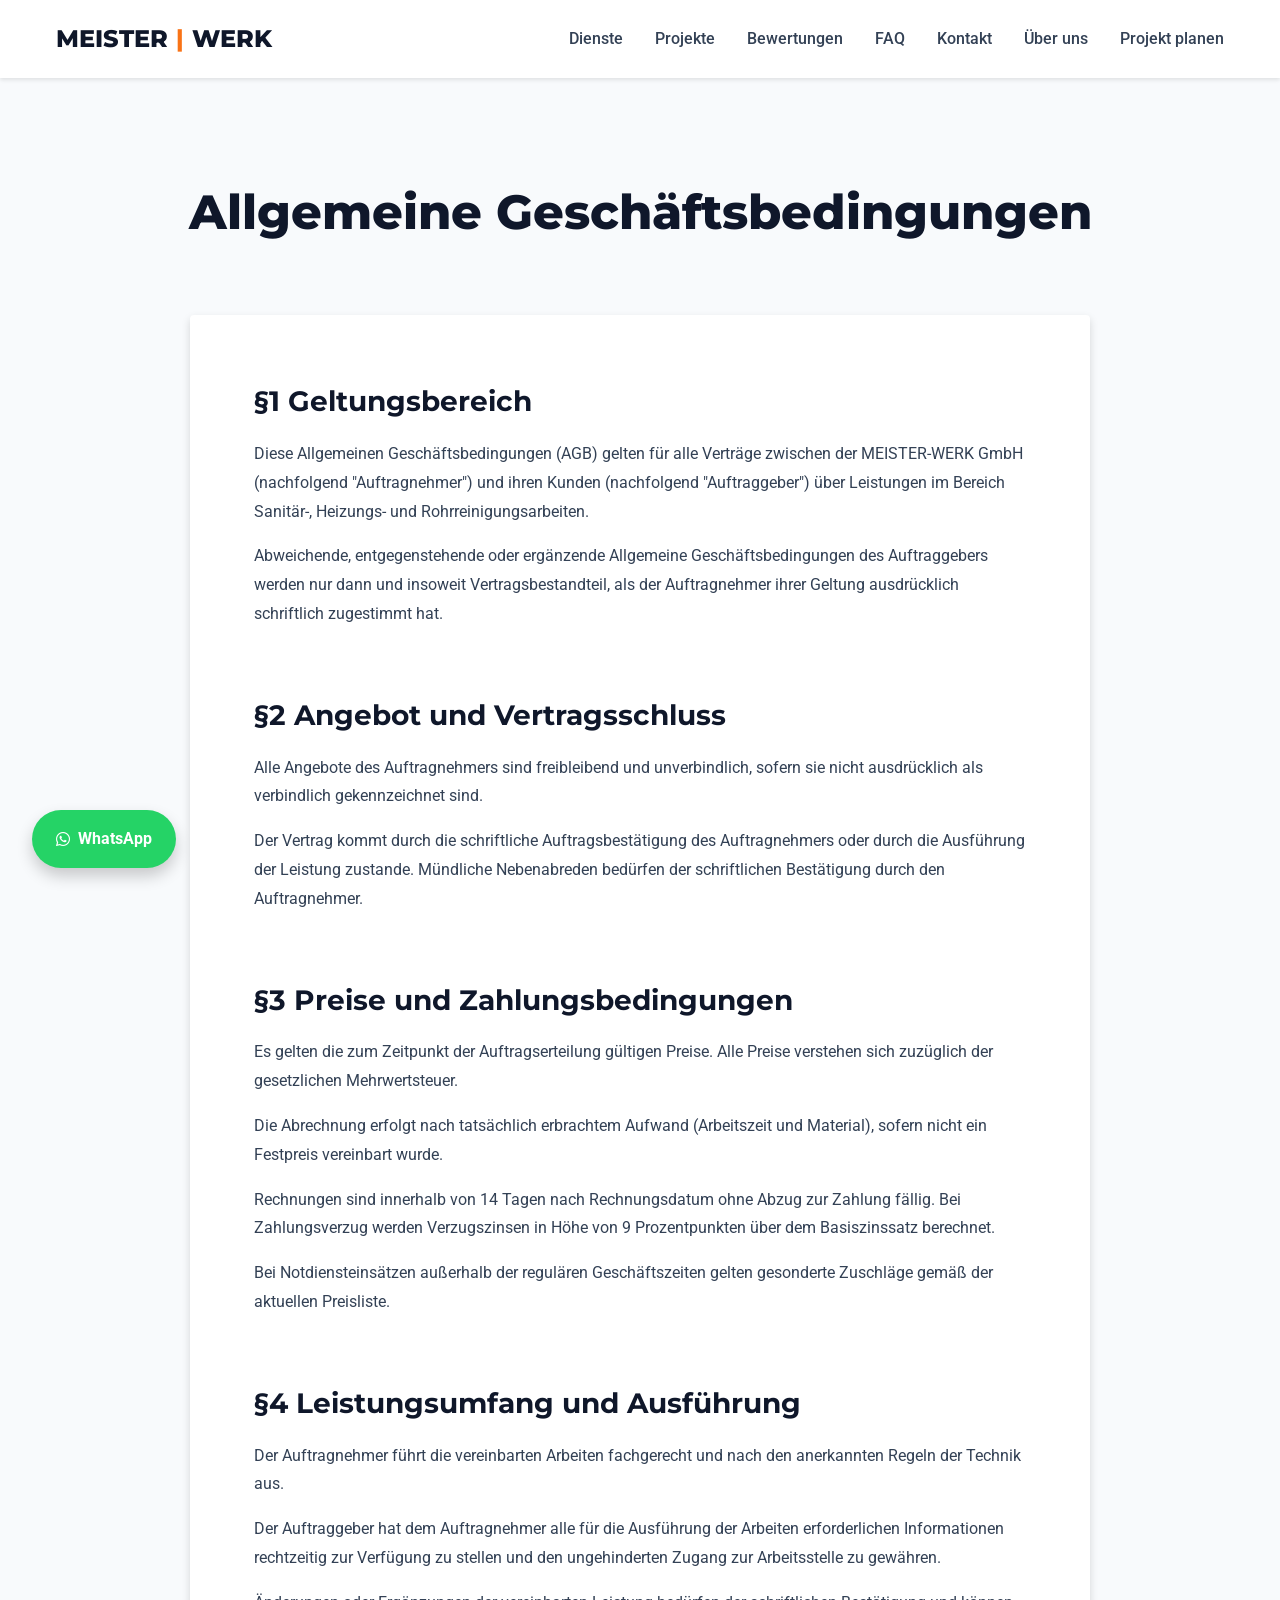
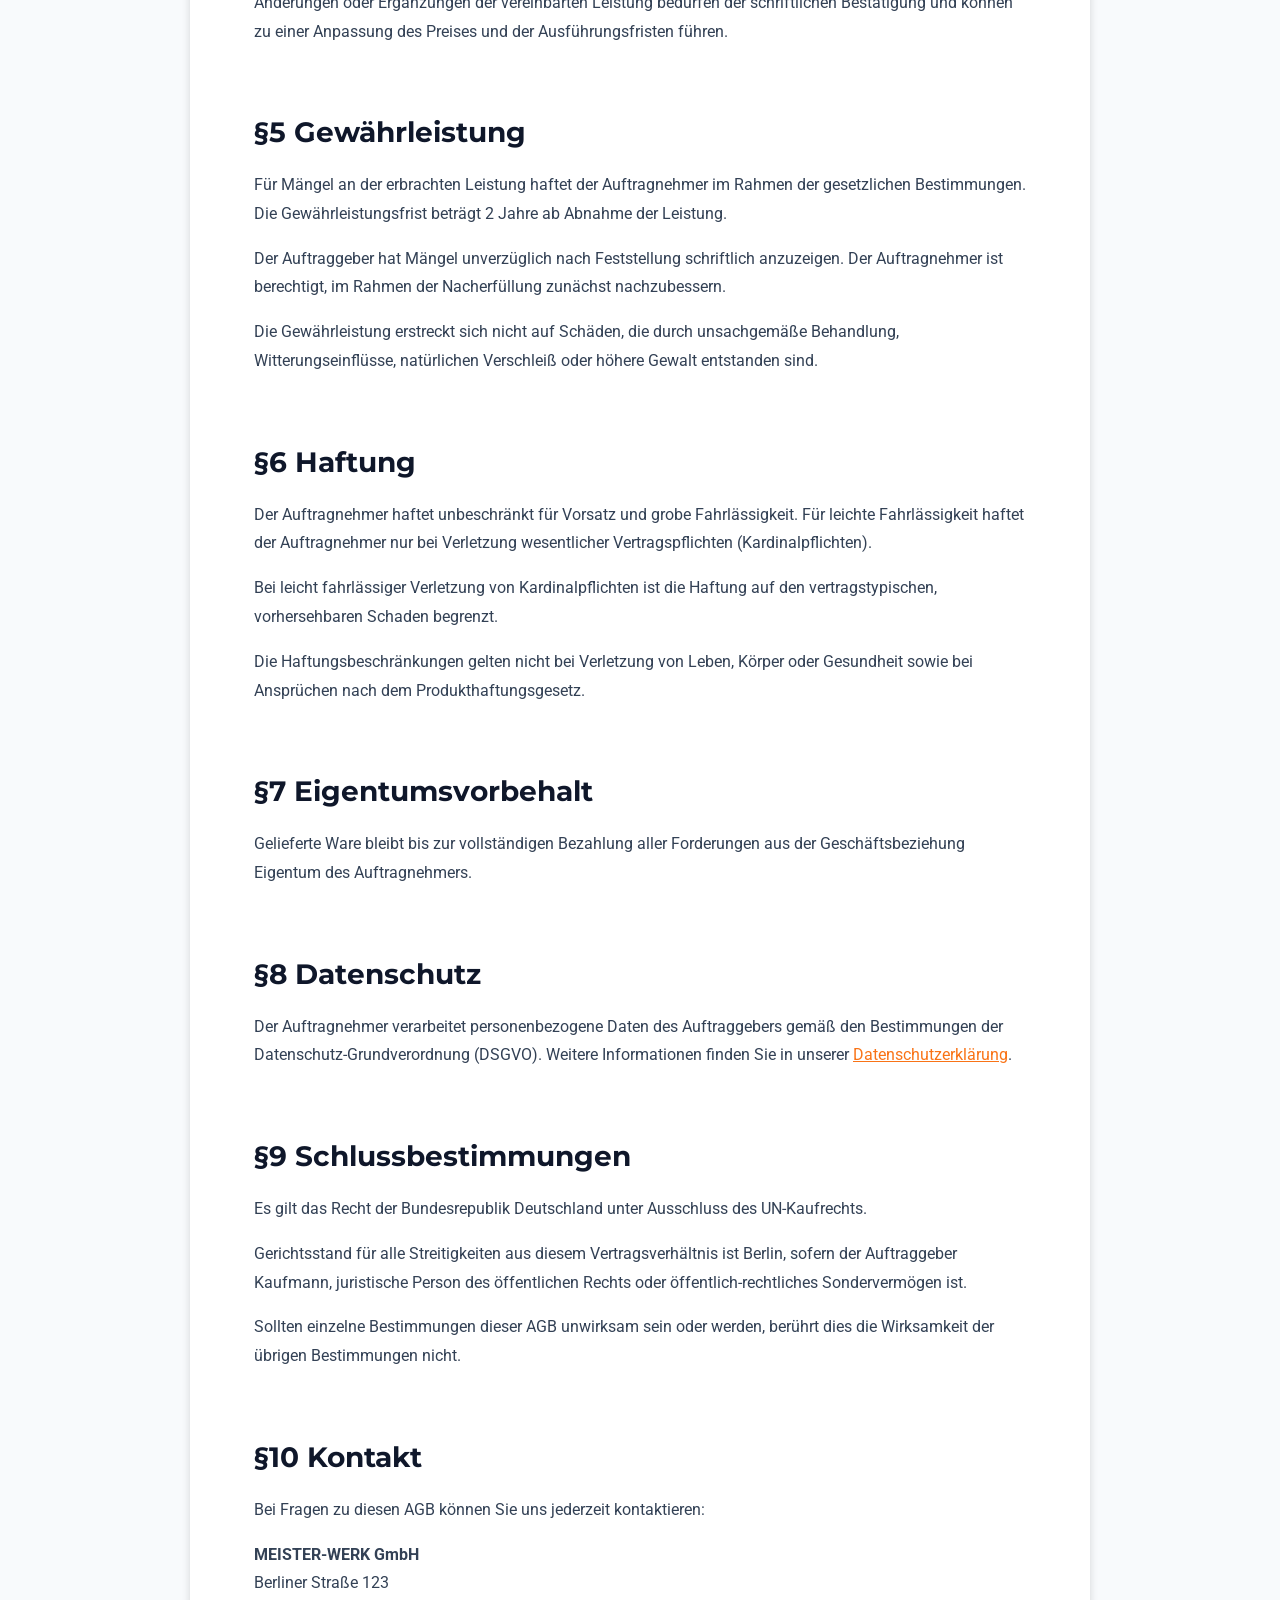
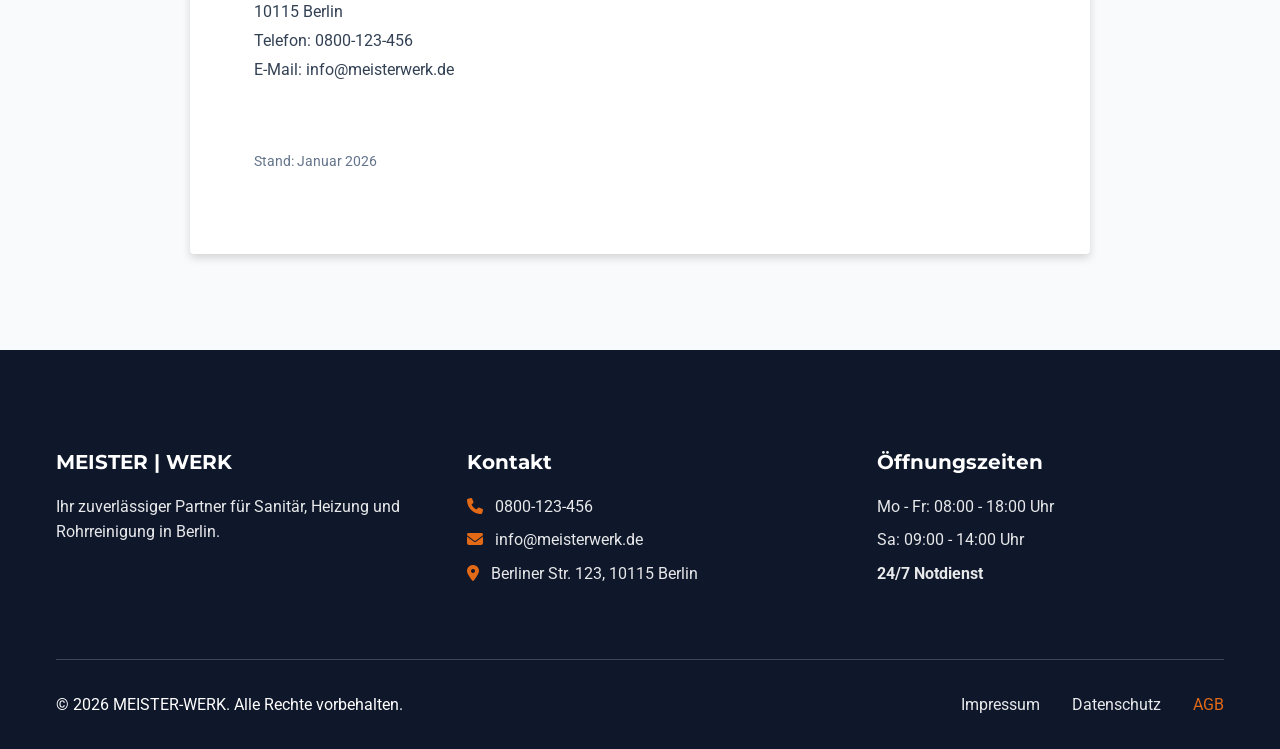
==== agb.html @ 8f8af5f7 "k" ====
<!DOCTYPE html>
<html lang="de">

<head>
    <meta charset="UTF-8">
    <meta name="viewport" content="width=device-width, initial-scale=1.0">
    <meta name="description" content="MEISTER-WERK - Allgemeine Geschäftsbedingungen.">
    <title>AGB | MEISTER-WERK</title>
    <link rel="icon"
        href="data:image/svg+xml,<svg xmlns=%22http://www.w3.org/2000/svg%22 viewBox=%220 0 100 100%22><text y=%22.9em%22 font-size=%2290%22>🛠️</text></svg>">

    <!-- Google Fonts -->
    <link rel="preconnect" href="https://fonts.googleapis.com">
    <link rel="preconnect" href="https://fonts.gstatic.com" crossorigin>
    <link
        href="https://fonts.googleapis.com/css2?family=Montserrat:wght@700;800&family=Roboto:wght@400;500&display=swap"
        rel="stylesheet">

    <!-- FontAwesome -->
    <link rel="stylesheet" href="https://cdnjs.cloudflare.com/ajax/libs/font-awesome/6.5.1/css/all.min.css">

    <!-- Custom CSS -->
    <link rel="stylesheet" href="style.css">
</head>

<body>
    <!-- WhatsApp Button (Fixed) -->
    <a href="https://wa.me/491234567890" class="whatsapp-btn" aria-label="WhatsApp Kontakt" target="_blank"
        rel="noopener noreferrer">
        <i class="fab fa-whatsapp"></i>
        <span>WhatsApp</span>
    </a>

    <!-- Header -->
    <header class="header" id="header">
        <div class="container">
            <div class="header-content">
                <a href="index.html" class="logo">
                    <span class="logo-text">MEISTER</span>
                    <span class="logo-separator">|</span>
                    <span class="logo-text">WERK</span>
                </a>
                <nav class="nav">
                    <a href="index.html#dienste" class="nav-link">Dienste</a>
                    <a href="index.html#projekte" class="nav-link">Projekte</a>
                    <a href="index.html#bewertungen" class="nav-link">Bewertungen</a>
                    <a href="index.html#faq" class="nav-link">FAQ</a>
                    <a href="index.html#kontakt" class="nav-link">Kontakt</a>
                    <a href="ueber-uns.html" class="nav-link">Über uns</a>
                    <a href="index.html#planer" class="nav-link">Projekt planen</a>
                </nav>
            </div>
        </div>
    </header>

    <!-- Legal Content -->
    <section class="legal-page">
        <div class="container">
            <h1 class="legal-title">Allgemeine Geschäftsbedingungen</h1>

            <div class="legal-content">
                <h2>§1 Geltungsbereich</h2>
                <p>
                    Diese Allgemeinen Geschäftsbedingungen (AGB) gelten für alle Verträge zwischen der MEISTER-WERK GmbH
                    (nachfolgend "Auftragnehmer") und ihren Kunden (nachfolgend "Auftraggeber") über Leistungen im
                    Bereich Sanitär-, Heizungs- und Rohrreinigungsarbeiten.
                </p>
                <p>
                    Abweichende, entgegenstehende oder ergänzende Allgemeine Geschäftsbedingungen des Auftraggebers
                    werden nur dann und insoweit Vertragsbestandteil, als der Auftragnehmer ihrer Geltung ausdrücklich
                    schriftlich zugestimmt hat.
                </p>

                <h2>§2 Angebot und Vertragsschluss</h2>
                <p>
                    Alle Angebote des Auftragnehmers sind freibleibend und unverbindlich, sofern sie nicht ausdrücklich
                    als verbindlich gekennzeichnet sind.
                </p>
                <p>
                    Der Vertrag kommt durch die schriftliche Auftragsbestätigung des Auftragnehmers oder durch die
                    Ausführung der Leistung zustande. Mündliche Nebenabreden bedürfen der schriftlichen Bestätigung
                    durch den Auftragnehmer.
                </p>

                <h2>§3 Preise und Zahlungsbedingungen</h2>
                <p>
                    Es gelten die zum Zeitpunkt der Auftragserteilung gültigen Preise. Alle Preise verstehen sich
                    zuzüglich der gesetzlichen Mehrwertsteuer.
                </p>
                <p>
                    Die Abrechnung erfolgt nach tatsächlich erbrachtem Aufwand (Arbeitszeit und Material), sofern nicht
                    ein Festpreis vereinbart wurde.
                </p>
                <p>
                    Rechnungen sind innerhalb von 14 Tagen nach Rechnungsdatum ohne Abzug zur Zahlung fällig. Bei
                    Zahlungsverzug werden Verzugszinsen in Höhe von 9 Prozentpunkten über dem Basiszinssatz berechnet.
                </p>
                <p>
                    Bei Notdiensteinsätzen außerhalb der regulären Geschäftszeiten gelten gesonderte Zuschläge gemäß
                    der aktuellen Preisliste.
                </p>

                <h2>§4 Leistungsumfang und Ausführung</h2>
                <p>
                    Der Auftragnehmer führt die vereinbarten Arbeiten fachgerecht und nach den anerkannten Regeln der
                    Technik aus.
                </p>
                <p>
                    Der Auftraggeber hat dem Auftragnehmer alle für die Ausführung der Arbeiten erforderlichen
                    Informationen rechtzeitig zur Verfügung zu stellen und den ungehinderten Zugang zur Arbeitsstelle
                    zu gewähren.
                </p>
                <p>
                    Änderungen oder Ergänzungen der vereinbarten Leistung bedürfen der schriftlichen Bestätigung und
                    können zu einer Anpassung des Preises und der Ausführungsfristen führen.
                </p>

                <h2>§5 Gewährleistung</h2>
                <p>
                    Für Mängel an der erbrachten Leistung haftet der Auftragnehmer im Rahmen der gesetzlichen
                    Bestimmungen. Die Gewährleistungsfrist beträgt 2 Jahre ab Abnahme der Leistung.
                </p>
                <p>
                    Der Auftraggeber hat Mängel unverzüglich nach Feststellung schriftlich anzuzeigen. Der
                    Auftragnehmer ist berechtigt, im Rahmen der Nacherfüllung zunächst nachzubessern.
                </p>
                <p>
                    Die Gewährleistung erstreckt sich nicht auf Schäden, die durch unsachgemäße Behandlung,
                    Witterungseinflüsse, natürlichen Verschleiß oder höhere Gewalt entstanden sind.
                </p>

                <h2>§6 Haftung</h2>
                <p>
                    Der Auftragnehmer haftet unbeschränkt für Vorsatz und grobe Fahrlässigkeit. Für leichte
                    Fahrlässigkeit haftet der Auftragnehmer nur bei Verletzung wesentlicher Vertragspflichten
                    (Kardinalpflichten).
                </p>
                <p>
                    Bei leicht fahrlässiger Verletzung von Kardinalpflichten ist die Haftung auf den
                    vertragstypischen, vorhersehbaren Schaden begrenzt.
                </p>
                <p>
                    Die Haftungsbeschränkungen gelten nicht bei Verletzung von Leben, Körper oder Gesundheit sowie bei
                    Ansprüchen nach dem Produkthaftungsgesetz.
                </p>

                <h2>§7 Eigentumsvorbehalt</h2>
                <p>
                    Gelieferte Ware bleibt bis zur vollständigen Bezahlung aller Forderungen aus der
                    Geschäftsbeziehung Eigentum des Auftragnehmers.
                </p>

                <h2>§8 Datenschutz</h2>
                <p>
                    Der Auftragnehmer verarbeitet personenbezogene Daten des Auftraggebers gemäß den Bestimmungen der
                    Datenschutz-Grundverordnung (DSGVO). Weitere Informationen finden Sie in unserer
                    <a href="datenschutz.html">Datenschutzerklärung</a>.
                </p>

                <h2>§9 Schlussbestimmungen</h2>
                <p>
                    Es gilt das Recht der Bundesrepublik Deutschland unter Ausschluss des UN-Kaufrechts.
                </p>
                <p>
                    Gerichtsstand für alle Streitigkeiten aus diesem Vertragsverhältnis ist Berlin, sofern der
                    Auftraggeber Kaufmann, juristische Person des öffentlichen Rechts oder öffentlich-rechtliches
                    Sondervermögen ist.
                </p>
                <p>
                    Sollten einzelne Bestimmungen dieser AGB unwirksam sein oder werden, berührt dies die Wirksamkeit
                    der übrigen Bestimmungen nicht.
                </p>

                <h2>§10 Kontakt</h2>
                <p>
                    Bei Fragen zu diesen AGB können Sie uns jederzeit kontaktieren:
                </p>
                <p>
                    <strong>MEISTER-WERK GmbH</strong><br>
                    Berliner Straße 123<br>
                    10115 Berlin<br>
                    Telefon: 0800-123-456<br>
                    E-Mail: info@meisterwerk.de
                </p>

                <p style="margin-top: var(--spacing-lg); font-size: 0.875rem; color: #64748B;">
                    Stand: Januar 2026
                </p>
            </div>
        </div>
    </section>

    <!-- Footer -->
    <footer class="footer">
        <div class="container">
            <div class="footer-content">
                <div class="footer-col">
                    <h4>MEISTER | WERK</h4>
                    <p>Ihr zuverlässiger Partner für Sanitär, Heizung und Rohrreinigung in Berlin.</p>
                </div>
                <div class="footer-col">
                    <h4>Kontakt</h4>
                    <p><i class="fas fa-phone"></i> 0800-123-456</p>
                    <p><i class="fas fa-envelope"></i> info@meisterwerk.de</p>
                    <p><i class="fas fa-map-marker-alt"></i> Berliner Str. 123, 10115 Berlin</p>
                </div>
                <div class="footer-col">
                    <h4>Öffnungszeiten</h4>
                    <p>Mo - Fr: 08:00 - 18:00 Uhr</p>
                    <p>Sa: 09:00 - 14:00 Uhr</p>
                    <p><strong>24/7 Notdienst</strong></p>
                </div>
            </div>
            <div class="footer-bottom">
                <p>&copy; 2026 MEISTER-WERK. Alle Rechte vorbehalten.</p>
                <div class="footer-links">
                    <a href="impressum.html">Impressum</a>
                    <a href="datenschutz.html">Datenschutz</a>
                    <a href="agb.html" style="color: var(--accent);">AGB</a>
                </div>
            </div>
        </div>
    </footer>

    <!-- Custom JavaScript -->
    <script src="script.js"></script>
</body>

</html>
---- style.css ----
/* ========================================
   CSS CUSTOM PROPERTIES (Design Tokens)
   ======================================== */
:root {
    /* Colors */
    --primary: #0F172A;
    --accent: #F97316;
    --accent-red: #DC2626;
    --light: #F8FAFC;
    --text: #334155;
    --white: #FFFFFF;
    --border: #E2E8F0;

    /* Typography */
    --font-heading: 'Montserrat', sans-serif;
    --font-body: 'Roboto', sans-serif;

    /* Spacing */
    --spacing-xs: 0.5rem;
    --spacing-sm: 1rem;
    --spacing-md: 2rem;
    --spacing-lg: 4rem;
    --spacing-xl: 6rem;

    /* Border Radius */
    --radius: 4px;

    /* Shadows */
    --shadow-sm: 0 2px 4px rgba(0, 0, 0, 0.1);
    --shadow-md: 0 4px 8px rgba(0, 0, 0, 0.15);
    --shadow-lg: 0 8px 16px rgba(0, 0, 0, 0.2);

    /* Transitions */
    --transition: all 0.3s ease;
}

/* ========================================
   RESET & BASE STYLES
   ======================================== */
* {
    margin: 0;
    padding: 0;
    box-sizing: border-box;
}

html {
    scroll-behavior: smooth;
}

body {
    font-family: var(--font-body);
    font-size: 16px;
    line-height: 1.6;
    color: var(--text);
    background-color: var(--white);
}

img {
    max-width: 100%;
    height: auto;
    display: block;
}

a {
    text-decoration: none;
    color: inherit;
}

button {
    border: none;
    background: none;
    cursor: pointer;
    font-family: inherit;
}

/* ========================================
   LAYOUT & UTILITIES
   ======================================== */
.container {
    max-width: 1200px;
    margin: 0 auto;
    padding: 0 var(--spacing-sm);
}

.section-title {
    font-family: var(--font-heading);
    font-size: 2.5rem;
    font-weight: 800;
    color: var(--primary);
    text-align: center;
    margin-bottom: var(--spacing-sm);
}

.section-subtitle {
    font-size: 1.125rem;
    color: var(--text);
    text-align: center;
    margin-bottom: var(--spacing-lg);
}

/* ========================================
   BUTTONS
   ======================================== */
.btn {
    display: inline-flex;
    align-items: center;
    gap: var(--spacing-xs);
    padding: 0.875rem 1.75rem;
    border-radius: var(--radius);
    font-weight: 500;
    font-size: 1rem;
    transition: var(--transition);
    cursor: pointer;
}

.btn-primary {
    background-color: var(--accent);
    color: var(--white);
}

.btn-primary:hover {
    background-color: #EA580C;
    transform: translateY(-2px);
    box-shadow: var(--shadow-md);
}

.btn-secondary {
    background-color: transparent;
    color: var(--white);
    border: 2px solid var(--white);
}

.btn-secondary:hover {
    background-color: var(--white);
    color: var(--primary);
}

/* ========================================
   EMERGENCY BUTTON (FIXED)
   ======================================== */
.emergency-btn {
    position: fixed;
    bottom: 2rem;
    right: 2rem;
    background-color: var(--accent-red);
    color: var(--white);
    padding: 1rem 1.5rem;
    border-radius: 50px;
    font-weight: 700;
    font-size: 1rem;
    display: flex;
    align-items: center;
    gap: var(--spacing-xs);
    z-index: 1000;
    box-shadow: var(--shadow-lg);
    animation: pulse 2s infinite;
    transition: bottom 0.3s ease;
    /* Smooth docking transition */
}

.emergency-btn:hover {
    background-color: #B91C1C;
    transform: scale(1.05);
}

/* Docked state when reaching footer */
.emergency-btn.docked {
    bottom: 120px;
    /* Push up when footer is visible */
}

@keyframes pulse {

    0%,
    100% {
        box-shadow: 0 0 0 0 rgba(220, 38, 38, 0.7);
    }

    50% {
        box-shadow: 0 0 0 15px rgba(220, 38, 38, 0);
    }
}

/* Mobile Emergency Button */
@media (max-width: 768px) {
    .emergency-btn {
        bottom: 1rem;
        right: 1rem;
        padding: 0.75rem 1rem;
        font-size: 0.875rem;
    }

    .emergency-btn.docked {
        bottom: 100px;
        /* Adjust for mobile footer */
    }

    .emergency-btn span {
        display: none;
    }

    .emergency-btn i {
        font-size: 1.25rem;
    }
}

/* ========================================
   WHATSAPP BUTTON (FIXED)
   ======================================== */
.whatsapp-btn {
    position: fixed;
    bottom: 2rem;
    left: 2rem;
    background-color: #25D366;
    color: var(--white);
    padding: 1rem 1.5rem;
    border-radius: 50px;
    font-weight: 700;
    font-size: 1rem;
    display: flex;
    align-items: center;
    gap: var(--spacing-xs);
    z-index: 1000;
    box-shadow: var(--shadow-lg);
    animation: pulse 2s infinite;
    transition: bottom 0.3s ease;
    /* Smooth docking transition */
}

.whatsapp-btn:hover {
    background-color: #20BA5A;
    transform: scale(1.05);
}

/* Docked state when reaching footer */
.whatsapp-btn.docked {
    bottom: 120px;
    /* Push up when footer is visible */
}

/* Mobile WhatsApp Button */
@media (max-width: 768px) {
    .whatsapp-btn {
        bottom: 1rem;
        left: 1rem;
        padding: 0.75rem 1rem;
        font-size: 0.875rem;
    }

    .whatsapp-btn.docked {
        bottom: 100px;
        /* Adjust for mobile footer */
    }

    .whatsapp-btn span {
        display: none;
    }

    .whatsapp-btn i {
        font-size: 1.25rem;
    }
}

/* ========================================
   HEADER
   ======================================== */
.header {
    background-color: var(--white);
    padding: 1.25rem 0;
    box-shadow: var(--shadow-sm);
    position: sticky;
    top: 0;
    z-index: 999;
    transition: var(--transition);
}

.header.scrolled {
    padding: 0.875rem 0;
    box-shadow: var(--shadow-md);
}

.header-content {
    display: flex;
    justify-content: space-between;
    align-items: center;
}

.logo {
    display: flex;
    align-items: center;
    gap: 0.5rem;
    font-family: var(--font-heading);
    font-size: 1.5rem;
    font-weight: 800;
    color: var(--primary);
    transition: var(--transition);
}

.logo:hover {
    opacity: 0.8;
}

.logo-separator {
    color: var(--accent);
}

.nav {
    display: flex;
    gap: var(--spacing-md);
}

.nav-link {
    font-weight: 500;
    color: var(--text);
    transition: var(--transition);
}

.nav-link:hover {
    color: var(--accent);
}

/* Mobile Header */
@media (max-width: 768px) {
    .nav {
        gap: var(--spacing-sm);
        font-size: 0.875rem;
    }

    .logo {
        font-size: 1.25rem;
    }
}

/* ========================================
   HERO SECTION
   ======================================== */
.hero {
    position: relative;
    height: 600px;
    display: flex;
    align-items: center;
    justify-content: center;
    background-image: url('https://images.unsplash.com/photo-1581244277943-fe4a9c777189?w=1920&q=80');
    background-size: cover;
    background-position: center;
    background-attachment: fixed;
}

.hero-overlay {
    position: absolute;
    top: 0;
    left: 0;
    width: 100%;
    height: 100%;
    background-color: rgba(15, 23, 42, 0.75);
}

.hero-content {
    position: relative;
    z-index: 2;
    text-align: center;
    color: var(--white);
    max-width: 800px;
    padding: 0 var(--spacing-sm);
}

.hero-title {
    font-family: var(--font-heading);
    font-size: 3.5rem;
    font-weight: 800;
    margin-bottom: var(--spacing-sm);
    line-height: 1.2;
}

.hero-subtitle {
    font-size: 1.25rem;
    margin-bottom: var(--spacing-lg);
    opacity: 0.95;
}

.hero-cta {
    display: flex;
    gap: var(--spacing-sm);
    justify-content: center;
    flex-wrap: wrap;
}

/* Mobile Hero */
@media (max-width: 768px) {
    .hero {
        height: 500px;
        background-attachment: scroll;
    }

    .hero-title {
        font-size: 2rem;
    }

    .hero-subtitle {
        font-size: 1rem;
    }
}

/* ========================================
   SERVICE AREA CHECKER
   ======================================== */
.area-checker {
    padding: var(--spacing-xl) 0;
    background-color: var(--light);
}

.checker-form {
    max-width: 600px;
    margin: 0 auto;
}

.input-group {
    display: flex;
    gap: var(--spacing-sm);
    margin-bottom: var(--spacing-md);
}

.zip-input {
    flex: 1;
    padding: 0.875rem 1.25rem;
    border: 2px solid var(--border);
    border-radius: var(--radius);
    font-size: 1rem;
    font-family: var(--font-body);
    transition: var(--transition);
}

.zip-input:focus {
    outline: none;
    border-color: var(--accent);
}

.checker-result {
    padding: var(--spacing-sm);
    border-radius: var(--radius);
    text-align: center;
    font-weight: 500;
    display: none;
}

.checker-result.success {
    display: block;
    background-color: #DCFCE7;
    color: #166534;
    border: 2px solid #86EFAC;
}

.checker-result.error {
    display: block;
    background-color: #FEE2E2;
    color: #991B1B;
    border: 2px solid #FCA5A5;
}

.checker-result i {
    margin-right: var(--spacing-xs);
    font-size: 1.25rem;
}

/* Mobile Checker */
@media (max-width: 768px) {
    .input-group {
        flex-direction: column;
    }
}

/* ========================================
   SERVICES GRID
   ======================================== */
.services {
    padding: var(--spacing-xl) 0;
}

.services-grid {
    display: grid;
    grid-template-columns: repeat(4, 1fr);
    gap: var(--spacing-md);
}

.service-card {
    background-color: var(--white);
    border: 2px solid var(--border);
    border-radius: var(--radius);
    padding: var(--spacing-lg);
    text-align: center;
    transition: var(--transition);
    cursor: pointer;
}

.service-card:hover {
    transform: translateY(-8px);
    border-color: var(--accent);
    box-shadow: var(--shadow-lg);
}

.service-icon {
    font-size: 3.5rem;
    color: var(--accent);
    margin-bottom: var(--spacing-sm);
}

.service-title {
    font-family: var(--font-heading);
    font-size: 1.5rem;
    font-weight: 700;
    color: var(--primary);
    margin-bottom: var(--spacing-sm);
}

.service-desc {
    color: var(--text);
    line-height: 1.6;
}

/* Mobile Services */
@media (max-width: 768px) {
    .services-grid {
        grid-template-columns: 1fr;
    }
}

@media (min-width: 769px) and (max-width: 1024px) {
    .services-grid {
        grid-template-columns: repeat(2, 1fr);
    }
}

/* ========================================
   PROJECT GALLERY
   ======================================== */
.gallery {
    padding: var(--spacing-xl) 0;
    background-color: var(--light);
}

.gallery-grid {
    display: grid;
    grid-template-columns: repeat(3, 1fr);
    gap: var(--spacing-lg);
}

.gallery-item {
    background-color: var(--white);
    border-radius: var(--radius);
    padding: var(--spacing-sm);
    box-shadow: var(--shadow-sm);
    transition: var(--transition);
}

.gallery-item:hover {
    box-shadow: var(--shadow-lg);
    transform: translateY(-4px);
}

.before-after {
    display: grid;
    grid-template-columns: 1fr 1fr;
    gap: var(--spacing-xs);
    margin-bottom: var(--spacing-sm);
}

.gallery-image {
    position: relative;
    border-radius: var(--radius);
    overflow: hidden;
}

.gallery-image img {
    width: 100%;
    height: 200px;
    object-fit: cover;
}

.gallery-image.before img {
    filter: grayscale(100%);
}

.label {
    position: absolute;
    top: var(--spacing-xs);
    left: var(--spacing-xs);
    background-color: rgba(15, 23, 42, 0.85);
    color: var(--white);
    padding: 0.25rem 0.75rem;
    border-radius: var(--radius);
    font-size: 0.75rem;
    font-weight: 700;
}

.gallery-caption {
    text-align: center;
    font-weight: 500;
    color: var(--text);
}

/* Gallery Filter Buttons */
.filter-buttons {
    display: flex;
    justify-content: center;
    gap: var(--spacing-sm);
    margin-bottom: var(--spacing-lg);
    flex-wrap: wrap;
}

.filter-btn {
    padding: 0.75rem 1.5rem;
    background-color: var(--white);
    border: 2px solid var(--border);
    border-radius: var(--radius);
    font-weight: 500;
    font-size: 1rem;
    color: var(--text);
    cursor: pointer;
    transition: var(--transition);
}

.filter-btn:hover {
    border-color: var(--accent);
    color: var(--accent);
}

.filter-btn.active {
    background-color: var(--accent);
    border-color: var(--accent);
    color: var(--white);
}

/* Gallery CTA */
.gallery-cta {
    display: flex;
    justify-content: center;
    margin-top: var(--spacing-lg);
}

/* Mobile Gallery */
@media (max-width: 768px) {
    .gallery-grid {
        grid-template-columns: 1fr;
    }

    .before-after {
        grid-template-columns: 1fr;
    }

    .filter-buttons {
        gap: var(--spacing-xs);
    }

    .filter-btn {
        padding: 0.625rem 1rem;
        font-size: 0.875rem;
    }
}

/* ========================================
   REVIEWS WIDGET
   ======================================== */
.reviews {
    padding: var(--spacing-xl) 0;
}

.reviews-widget {
    max-width: 900px;
    margin: 0 auto;
    background-color: var(--white);
    border: 2px solid var(--border);
    border-radius: var(--radius);
    padding: var(--spacing-lg);
    box-shadow: var(--shadow-sm);
}

.reviews-header {
    display: flex;
    justify-content: space-between;
    align-items: center;
    padding-bottom: var(--spacing-md);
    border-bottom: 2px solid var(--border);
    margin-bottom: var(--spacing-lg);
}

.reviews-logo {
    display: flex;
    align-items: center;
    gap: var(--spacing-xs);
    font-weight: 700;
    font-size: 1.125rem;
}

.reviews-logo i {
    font-size: 1.5rem;
    color: #4285F4;
}

.reviews-rating {
    display: flex;
    align-items: center;
    gap: var(--spacing-sm);
}

.stars {
    display: flex;
    gap: 0.25rem;
}

.stars i {
    color: #FBBC04;
    font-size: 1.25rem;
}

.rating-text {
    font-weight: 700;
    color: var(--text);
}

.reviews-grid {
    display: grid;
    gap: var(--spacing-md);
}

.review-card {
    padding: var(--spacing-md);
    background-color: var(--light);
    border-radius: var(--radius);
}

.review-header {
    display: flex;
    justify-content: space-between;
    align-items: center;
    margin-bottom: var(--spacing-sm);
}

.reviewer-info {
    display: flex;
    gap: var(--spacing-sm);
    align-items: center;
}

.reviewer-avatar {
    width: 48px;
    height: 48px;
    border-radius: 50%;
    background-color: var(--accent);
    color: var(--white);
    display: flex;
    align-items: center;
    justify-content: center;
    font-weight: 700;
    font-size: 1rem;
}

.reviewer-name {
    font-family: var(--font-heading);
    font-weight: 700;
    color: var(--primary);
    font-size: 1rem;
}

.review-date {
    font-size: 0.875rem;
    color: #64748B;
}

.review-stars {
    display: flex;
    gap: 0.25rem;
}

.review-stars i {
    color: #FBBC04;
    font-size: 1rem;
}

.review-text {
    color: var(--text);
    line-height: 1.6;
    font-style: italic;
}

/* Mobile Reviews */
@media (max-width: 768px) {
    .reviews-header {
        flex-direction: column;
        gap: var(--spacing-sm);
        text-align: center;
    }
}

/* ========================================
   PROJECT PLANNER WIZARD
   ======================================== */
.planner {
    padding: var(--spacing-xl) 0;
    background-color: var(--light);
}

.wizard {
    max-width: 800px;
    margin: 0 auto;
    background-color: var(--white);
    border-radius: var(--radius);
    padding: var(--spacing-lg);
    box-shadow: var(--shadow-md);
}

/* Progress Bar */
.progress-bar {
    display: flex;
    justify-content: space-between;
    margin-bottom: var(--spacing-lg);
    position: relative;
}

.progress-bar::before {
    content: '';
    position: absolute;
    top: 20px;
    left: 10%;
    right: 10%;
    height: 2px;
    background-color: var(--border);
    z-index: 0;
}

.progress-step {
    display: flex;
    flex-direction: column;
    align-items: center;
    gap: var(--spacing-xs);
    position: relative;
    z-index: 1;
}

.step-number {
    width: 40px;
    height: 40px;
    border-radius: 50%;
    background-color: var(--border);
    color: var(--text);
    display: flex;
    align-items: center;
    justify-content: center;
    font-weight: 700;
    transition: var(--transition);
}

.progress-step.active .step-number {
    background-color: var(--accent);
    color: var(--white);
}

.progress-step.completed .step-number {
    background-color: #10B981;
    color: var(--white);
}

.step-label {
    font-size: 0.875rem;
    font-weight: 500;
    color: var(--text);
}

/* Wizard Steps */
.wizard-step {
    display: none;
}

.wizard-step.active {
    display: block;
    animation: fadeIn 0.3s ease;
}

@keyframes fadeIn {
    from {
        opacity: 0;
        transform: translateY(10px);
    }

    to {
        opacity: 1;
        transform: translateY(0);
    }
}

.wizard-title {
    font-family: var(--font-heading);
    font-size: 1.75rem;
    font-weight: 700;
    color: var(--primary);
    text-align: center;
    margin-bottom: var(--spacing-lg);
}

.wizard-cards {
    display: grid;
    grid-template-columns: repeat(2, 1fr);
    gap: var(--spacing-md);
    margin-bottom: var(--spacing-lg);
}

.wizard-card {
    background-color: var(--light);
    border: 2px solid var(--border);
    border-radius: var(--radius);
    padding: var(--spacing-lg);
    text-align: center;
    cursor: pointer;
    transition: var(--transition);
}

.wizard-card:hover {
    border-color: var(--accent);
    transform: translateY(-4px);
    box-shadow: var(--shadow-md);
}

.wizard-card.selected {
    border-color: var(--accent);
    background-color: #FFF7ED;
}

.wizard-card i {
    font-size: 2.5rem;
    color: var(--accent);
    margin-bottom: var(--spacing-sm);
}

.wizard-card h4 {
    font-family: var(--font-heading);
    font-size: 1.25rem;
    font-weight: 700;
    color: var(--primary);
    margin-bottom: var(--spacing-xs);
}

.wizard-card p {
    font-size: 0.875rem;
    color: var(--text);
}

/* Wizard Form */
.wizard-form {
    display: grid;
    gap: var(--spacing-md);
}

.form-group {
    display: flex;
    flex-direction: column;
    gap: var(--spacing-xs);
}

.form-group label {
    font-weight: 500;
    color: var(--primary);
}

.form-group input,
.form-group textarea {
    padding: 0.875rem;
    border: 2px solid var(--border);
    border-radius: var(--radius);
    font-family: var(--font-body);
    font-size: 1rem;
    transition: var(--transition);
}

.form-group input:focus,
.form-group textarea:focus {
    outline: none;
    border-color: var(--accent);
}

.form-group textarea {
    resize: vertical;
}

/* Wizard Navigation */
.wizard-nav {
    display: flex;
    justify-content: space-between;
    gap: var(--spacing-sm);
    margin-top: var(--spacing-lg);
}

.wizard-nav .btn {
    flex: 1;
}

.wizard-nav .btn:disabled {
    opacity: 0.5;
    cursor: not-allowed;
}

/* Fix for Back button visibility in wizard */
.wizard-nav .btn-secondary {
    background-color: transparent;
    color: var(--primary);
    border: 2px solid var(--primary);
}

.wizard-nav .btn-secondary:hover {
    background-color: var(--primary);
    color: var(--white);
}

/* Mobile Wizard */
@media (max-width: 768px) {
    .wizard-cards {
        grid-template-columns: 1fr;
    }

    .wizard-cards[data-step="2"] {
        grid-template-columns: 1fr;
    }

    .step-label {
        font-size: 0.75rem;
    }

    .wizard-title {
        font-size: 1.5rem;
    }
}

/* ========================================
   PARTNERS/TRUST SLIDER
   ======================================== */
.partners {
    padding: var(--spacing-lg) 0;
    background-color: var(--white);
}

.partners-grid {
    display: grid;
    grid-template-columns: repeat(6, 1fr);
    gap: var(--spacing-lg);
    align-items: center;
    justify-items: center;
    justify-content: center;
    max-width: 1000px;
    margin: 0 auto;
}

.partner-logo {
    font-family: var(--font-heading);
    font-size: 1.5rem;
    font-weight: 700;
    color: var(--text);
    opacity: 0.6;
    transition: var(--transition);
    text-align: center;
    padding: var(--spacing-sm);
    display: flex;
    align-items: center;
    gap: 0.5rem;
    flex-direction: column;
}

.partner-logo i {
    font-size: 2rem;
    margin-bottom: 0.25rem;
}

.partner-logo:hover {
    opacity: 1;
    transform: scale(1.05);
}

/* Mobile Partners */
@media (max-width: 768px) {
    .partners-grid {
        grid-template-columns: repeat(2, 1fr);
        gap: var(--spacing-md);
    }

    .partner-logo {
        font-size: 1.125rem;
    }
}

@media (min-width: 769px) and (max-width: 1024px) {
    .partners-grid {
        grid-template-columns: repeat(3, 1fr);
    }
}

/* ========================================
   FAQ ACCORDION
   ======================================== */
.faq {
    padding: var(--spacing-xl) 0;
    background-color: var(--light);
}

.faq-container {
    max-width: 900px;
    margin: 0 auto;
}

.accordion {
    display: flex;
    flex-direction: column;
    gap: var(--spacing-sm);
}

.accordion-item {
    background-color: var(--white);
    border: 2px solid var(--border);
    border-radius: var(--radius);
    overflow: hidden;
    transition: var(--transition);
}

.accordion-item.active {
    border-color: var(--accent);
}

.accordion-header {
    display: flex;
    justify-content: space-between;
    align-items: center;
    padding: var(--spacing-md);
    cursor: pointer;
    transition: var(--transition);
}

.accordion-header:hover {
    background-color: var(--light);
}

.accordion-question {
    font-family: var(--font-heading);
    font-size: 1.125rem;
    font-weight: 700;
    color: var(--primary);
    margin: 0;
}

.accordion-icon {
    font-size: 1.25rem;
    color: var(--accent);
    transition: transform 0.3s ease;
}

.accordion-item.active .accordion-icon {
    transform: rotate(180deg);
}

.accordion-body {
    max-height: 0;
    overflow: hidden;
    transition: max-height 0.3s ease, padding 0.3s ease;
}

.accordion-item.active .accordion-body {
    max-height: 200px;
    padding: 0 var(--spacing-md) var(--spacing-md);
}

.accordion-answer {
    color: var(--text);
    line-height: 1.6;
    margin: 0;
}

/* ========================================
   CONTACT & LOCATION
   ======================================== */
.contact-location {
    padding: var(--spacing-xl) 0;
    background-color: var(--white);
}

.contact-grid {
    display: grid;
    grid-template-columns: 1fr 1fr;
    gap: var(--spacing-lg);
    margin-top: var(--spacing-lg);
}

.contact-details {
    display: flex;
    flex-direction: column;
    gap: var(--spacing-md);
}

.contact-item {
    display: flex;
    align-items: flex-start;
    gap: var(--spacing-sm);
}

.contact-icon {
    width: 48px;
    height: 48px;
    background-color: var(--accent);
    color: var(--white);
    border-radius: 50%;
    display: flex;
    align-items: center;
    justify-content: center;
    font-size: 1.25rem;
    flex-shrink: 0;
}

.contact-text h4 {
    font-family: var(--font-heading);
    font-size: 1rem;
    font-weight: 700;
    color: var(--primary);
    margin-bottom: 0.25rem;
}

.contact-text p {
    color: var(--text);
    margin: 0;
    line-height: 1.6;
}

.map-container {
    border-radius: var(--radius);
    overflow: hidden;
    box-shadow: var(--shadow-md);
    height: 350px;
}

.map-container iframe {
    width: 100%;
    height: 100%;
    border: none;
}

/* Mobile Contact & Location */
@media (max-width: 768px) {
    .contact-grid {
        grid-template-columns: 1fr;
    }

    .map-container {
        height: 300px;
    }
}

/* ========================================
   FOOTER
   ======================================== */
.footer {
    background-color: var(--primary);
    color: var(--white);
    padding: var(--spacing-xl) 0 var(--spacing-md);
}

.footer-content {
    display: grid;
    grid-template-columns: repeat(3, 1fr);
    gap: var(--spacing-lg);
    margin-bottom: var(--spacing-lg);
}

.footer-col h4 {
    font-family: var(--font-heading);
    font-size: 1.25rem;
    font-weight: 700;
    margin-bottom: var(--spacing-sm);
}

.footer-col p {
    margin-bottom: var(--spacing-xs);
    opacity: 0.9;
}

.footer-col i {
    margin-right: var(--spacing-xs);
    color: var(--accent);
}

.footer-bottom {
    padding-top: var(--spacing-md);
    border-top: 1px solid rgba(255, 255, 255, 0.2);
    display: flex;
    justify-content: space-between;
    align-items: center;
}

.footer-links {
    display: flex;
    gap: var(--spacing-md);
}

.footer-links a {
    color: var(--white);
    opacity: 0.9;
    transition: var(--transition);
}

.footer-links a:hover {
    color: var(--accent);
    opacity: 1;
}

/* Mobile Footer */
@media (max-width: 768px) {
    .footer-content {
        grid-template-columns: 1fr;
        gap: var(--spacing-md);
    }

    .footer-bottom {
        flex-direction: column;
        gap: var(--spacing-sm);
        text-align: center;
    }
}

/* ========================================
   PAGE HERO (Smaller than main hero)
   ======================================== */
.page-hero {
    position: relative;
    height: 400px;
    display: flex;
    align-items: center;
    justify-content: center;
    background-image: url('https://images.unsplash.com/photo-1581244277943-fe4a9c777189?w=1920&q=80');
    background-size: cover;
    background-position: center;
}

.page-hero .hero-overlay {
    position: absolute;
    top: 0;
    left: 0;
    width: 100%;
    height: 100%;
    background-color: rgba(15, 23, 42, 0.75);
}

.page-hero .hero-content {
    position: relative;
    z-index: 2;
    text-align: center;
    color: var(--white);
    max-width: 800px;
    padding: 0 var(--spacing-sm);
}

.page-hero .hero-title {
    font-family: var(--font-heading);
    font-size: 2.5rem;
    font-weight: 800;
    margin-bottom: var(--spacing-sm);
}

.page-hero .hero-subtitle {
    font-size: 1.125rem;
    opacity: 0.95;
}

/* Mobile Page Hero */
@media (max-width: 768px) {
    .page-hero {
        height: 300px;
    }

    .page-hero .hero-title {
        font-size: 1.75rem;
    }

    .page-hero .hero-subtitle {
        font-size: 1rem;
    }
}

/* ========================================
   STORY SECTION
   ======================================== */
.story-section {
    padding: var(--spacing-xl) 0;
    background-color: var(--light);
}

.story-grid {
    display: grid;
    grid-template-columns: 1fr 1fr;
    gap: var(--spacing-lg);
    align-items: center;
}

.story-text p {
    margin-bottom: var(--spacing-sm);
    line-height: 1.8;
    color: var(--text);
}

.story-image {
    border-radius: var(--radius);
    overflow: hidden;
    box-shadow: var(--shadow-lg);
}

.story-image img {
    width: 100%;
    height: auto;
    display: block;
}

/* Mobile Story Section */
@media (max-width: 768px) {
    .story-grid {
        grid-template-columns: 1fr;
        gap: var(--spacing-md);
    }
}

/* ========================================
   TEAM SECTION
   ======================================== */
.team-section {
    padding: var(--spacing-xl) 0;
    background-color: var(--white);
}

.team-grid {
    display: grid;
    grid-template-columns: repeat(3, 1fr);
    gap: var(--spacing-lg);
}

.team-card {
    background-color: var(--white);
    border: 2px solid var(--border);
    border-radius: var(--radius);
    overflow: hidden;
    transition: var(--transition);
    box-shadow: var(--shadow-sm);
}

.team-card:hover {
    transform: translateY(-8px);
    box-shadow: var(--shadow-lg);
    border-color: var(--accent);
}

.team-image {
    width: 100%;
    height: 300px;
    overflow: hidden;
}

.team-image img {
    width: 100%;
    height: 100%;
    object-fit: cover;
    transition: var(--transition);
}

.team-card:hover .team-image img {
    transform: scale(1.05);
}

.team-info {
    padding: var(--spacing-md);
}

.team-name {
    font-family: var(--font-heading);
    font-size: 1.5rem;
    font-weight: 700;
    color: var(--primary);
    margin-bottom: var(--spacing-xs);
}

.team-role {
    font-size: 1rem;
    font-weight: 500;
    color: var(--accent);
    margin-bottom: var(--spacing-sm);
}

.team-description {
    font-size: 0.9375rem;
    line-height: 1.6;
    color: var(--text);
}

/* Mobile Team Section */
@media (max-width: 768px) {
    .team-grid {
        grid-template-columns: 1fr;
    }

    .team-image {
        height: 250px;
    }
}

@media (min-width: 769px) and (max-width: 1024px) {
    .team-grid {
        grid-template-columns: repeat(2, 1fr);
    }
}

/* ========================================
   LEGAL PAGES
   ======================================== */
.legal-page {
    padding: var(--spacing-xl) 0;
    background-color: var(--light);
    min-height: 60vh;
}

.legal-title {
    font-family: var(--font-heading);
    font-size: 3rem;
    font-weight: 800;
    color: var(--primary);
    text-align: center;
    margin-bottom: var(--spacing-lg);
}

.legal-content {
    max-width: 900px;
    margin: 0 auto;
    background-color: var(--white);
    padding: var(--spacing-lg);
    border-radius: var(--radius);
    box-shadow: var(--shadow-md);
}

.legal-content h2 {
    font-family: var(--font-heading);
    font-size: 1.75rem;
    font-weight: 700;
    color: var(--primary);
    margin-top: var(--spacing-lg);
    margin-bottom: var(--spacing-sm);
}

.legal-content h2:first-child {
    margin-top: 0;
}

.legal-content h3 {
    font-family: var(--font-heading);
    font-size: 1.25rem;
    font-weight: 700;
    color: var(--primary);
    margin-top: var(--spacing-md);
    margin-bottom: var(--spacing-xs);
}

.legal-content p {
    line-height: 1.8;
    color: var(--text);
    margin-bottom: var(--spacing-sm);
}

.legal-content ul {
    margin-left: var(--spacing-md);
    margin-bottom: var(--spacing-sm);
}

.legal-content li {
    line-height: 1.8;
    color: var(--text);
    margin-bottom: var(--spacing-xs);
}

.legal-content a {
    color: var(--accent);
    text-decoration: underline;
}

.legal-content a:hover {
    color: #EA580C;
}

/* Mobile Legal Pages */
@media (max-width: 768px) {
    .legal-title {
        font-size: 2rem;
    }

    .legal-content {
        padding: var(--spacing-md);
    }

    .legal-content h2 {
        font-size: 1.5rem;
    }

    .legal-content h3 {
        font-size: 1.125rem;
    }
}
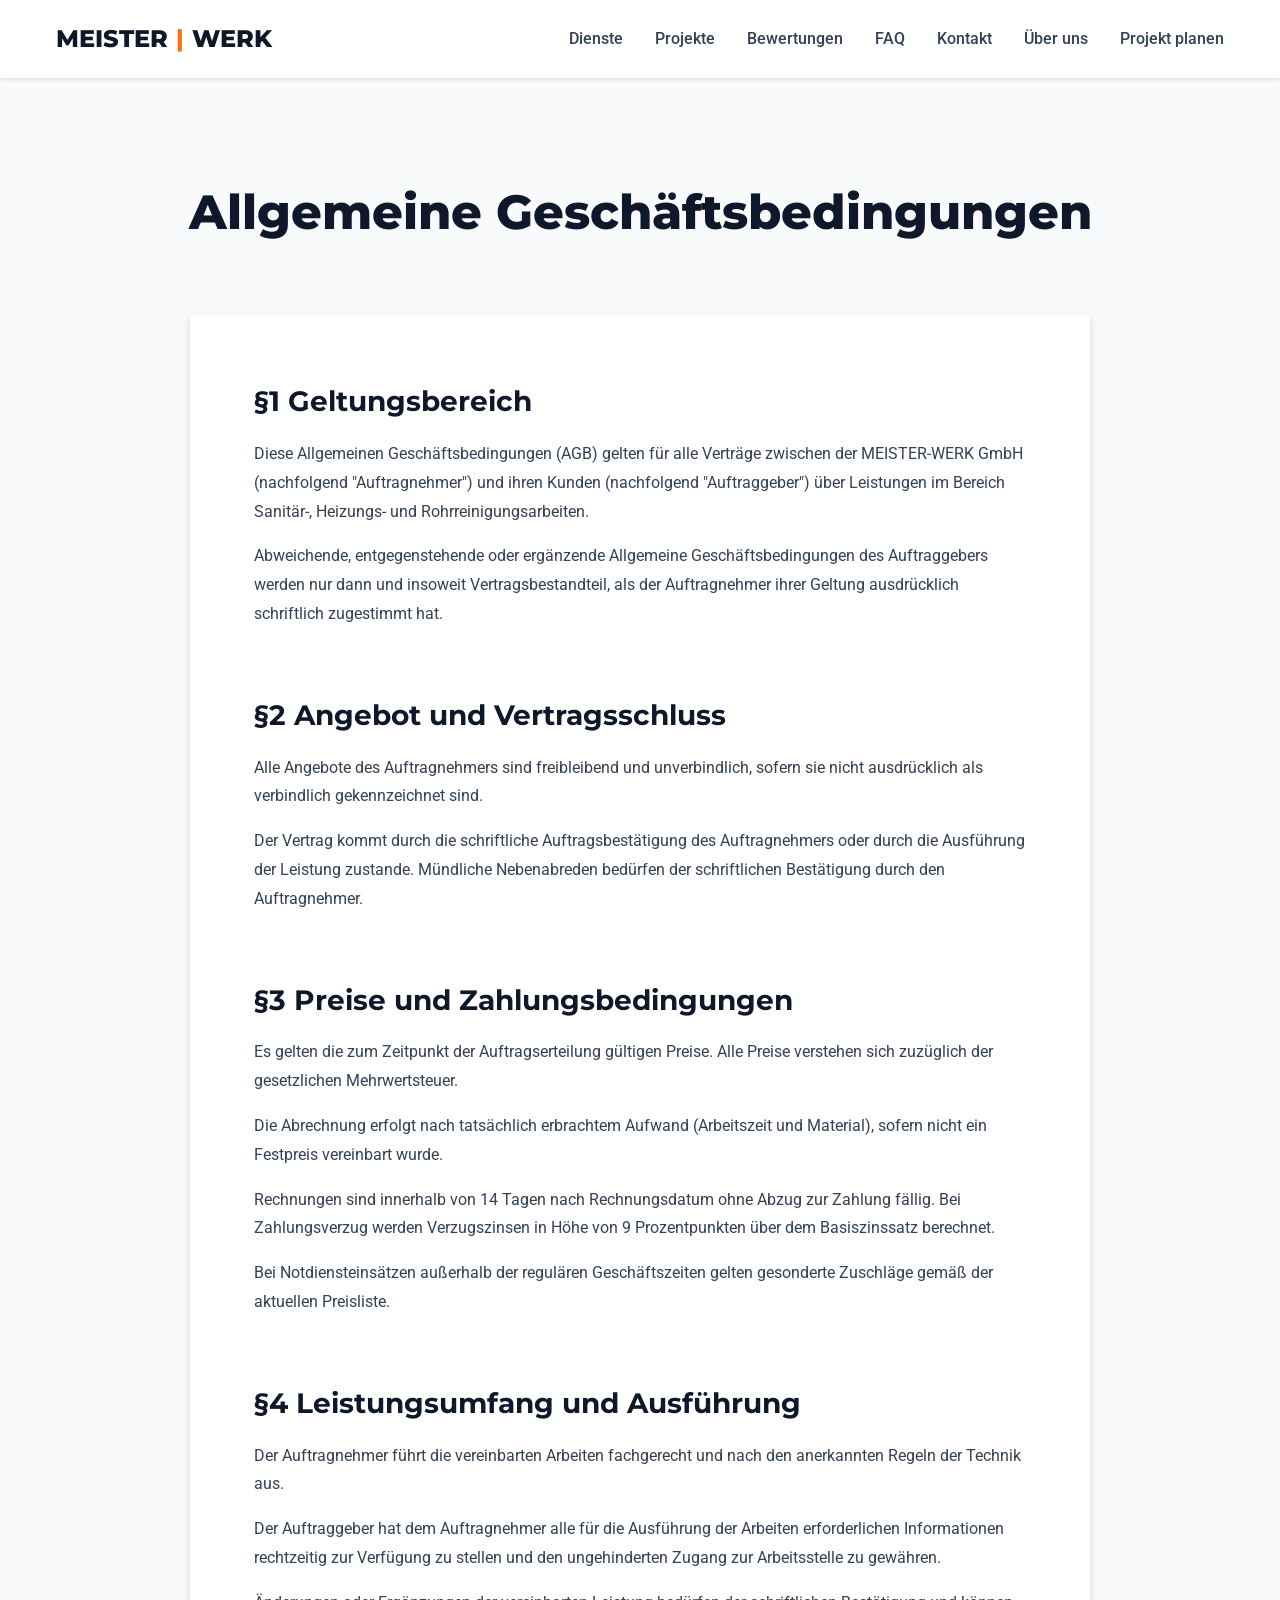
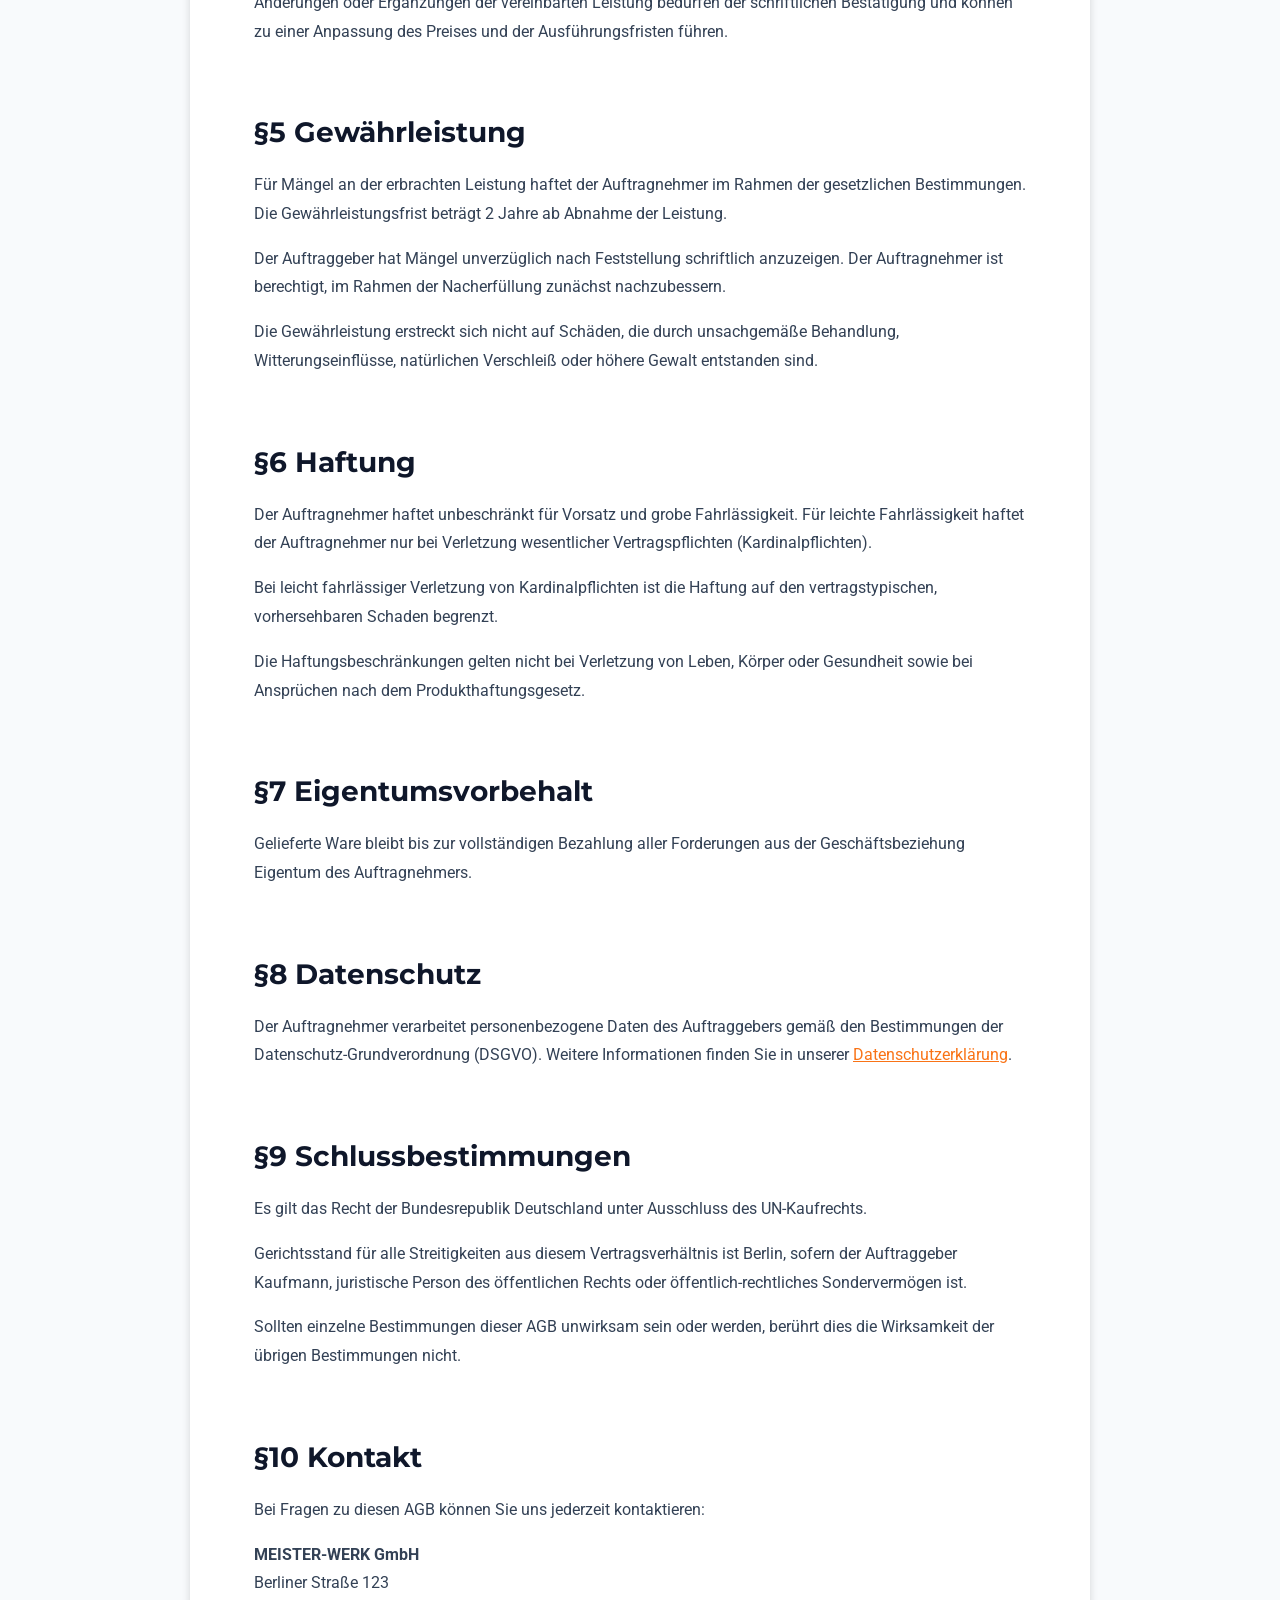
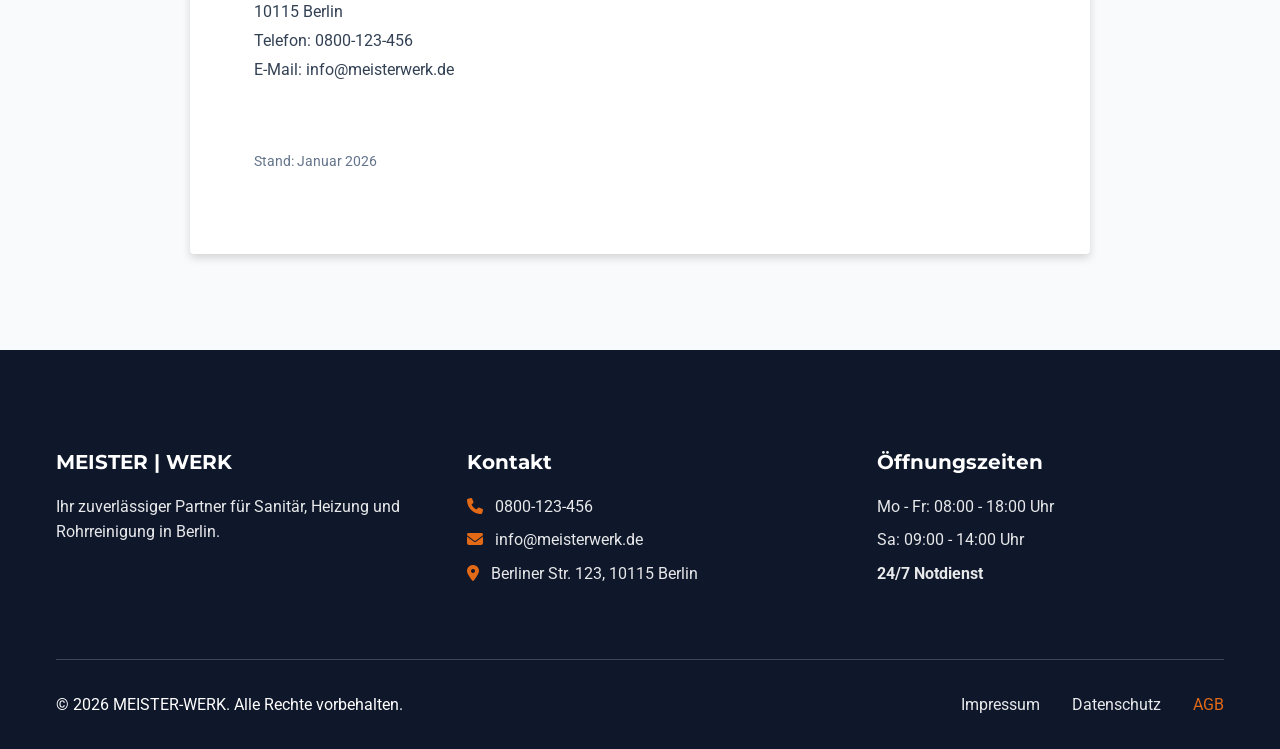
==== commit 02ecd443: "r" ====
--- a/agb.html
+++ b/agb.html
@@ -24,13 +24,6 @@
 </head>
 
 <body>
-    <!-- WhatsApp Button (Fixed) -->
-    <a href="https://wa.me/491234567890" class="whatsapp-btn" aria-label="WhatsApp Kontakt" target="_blank"
-        rel="noopener noreferrer">
-        <i class="fab fa-whatsapp"></i>
-        <span>WhatsApp</span>
-    </a>
-
     <!-- Header -->
     <header class="header" id="header">
         <div class="container">
--- a/style.css
+++ b/style.css
@@ -797,6 +797,8 @@
 .planner {
     padding: var(--spacing-xl) 0;
     background-color: var(--light);
+    min-height: 80vh;
+    /* Push footer down on large screens */
 }
 
 .wizard {
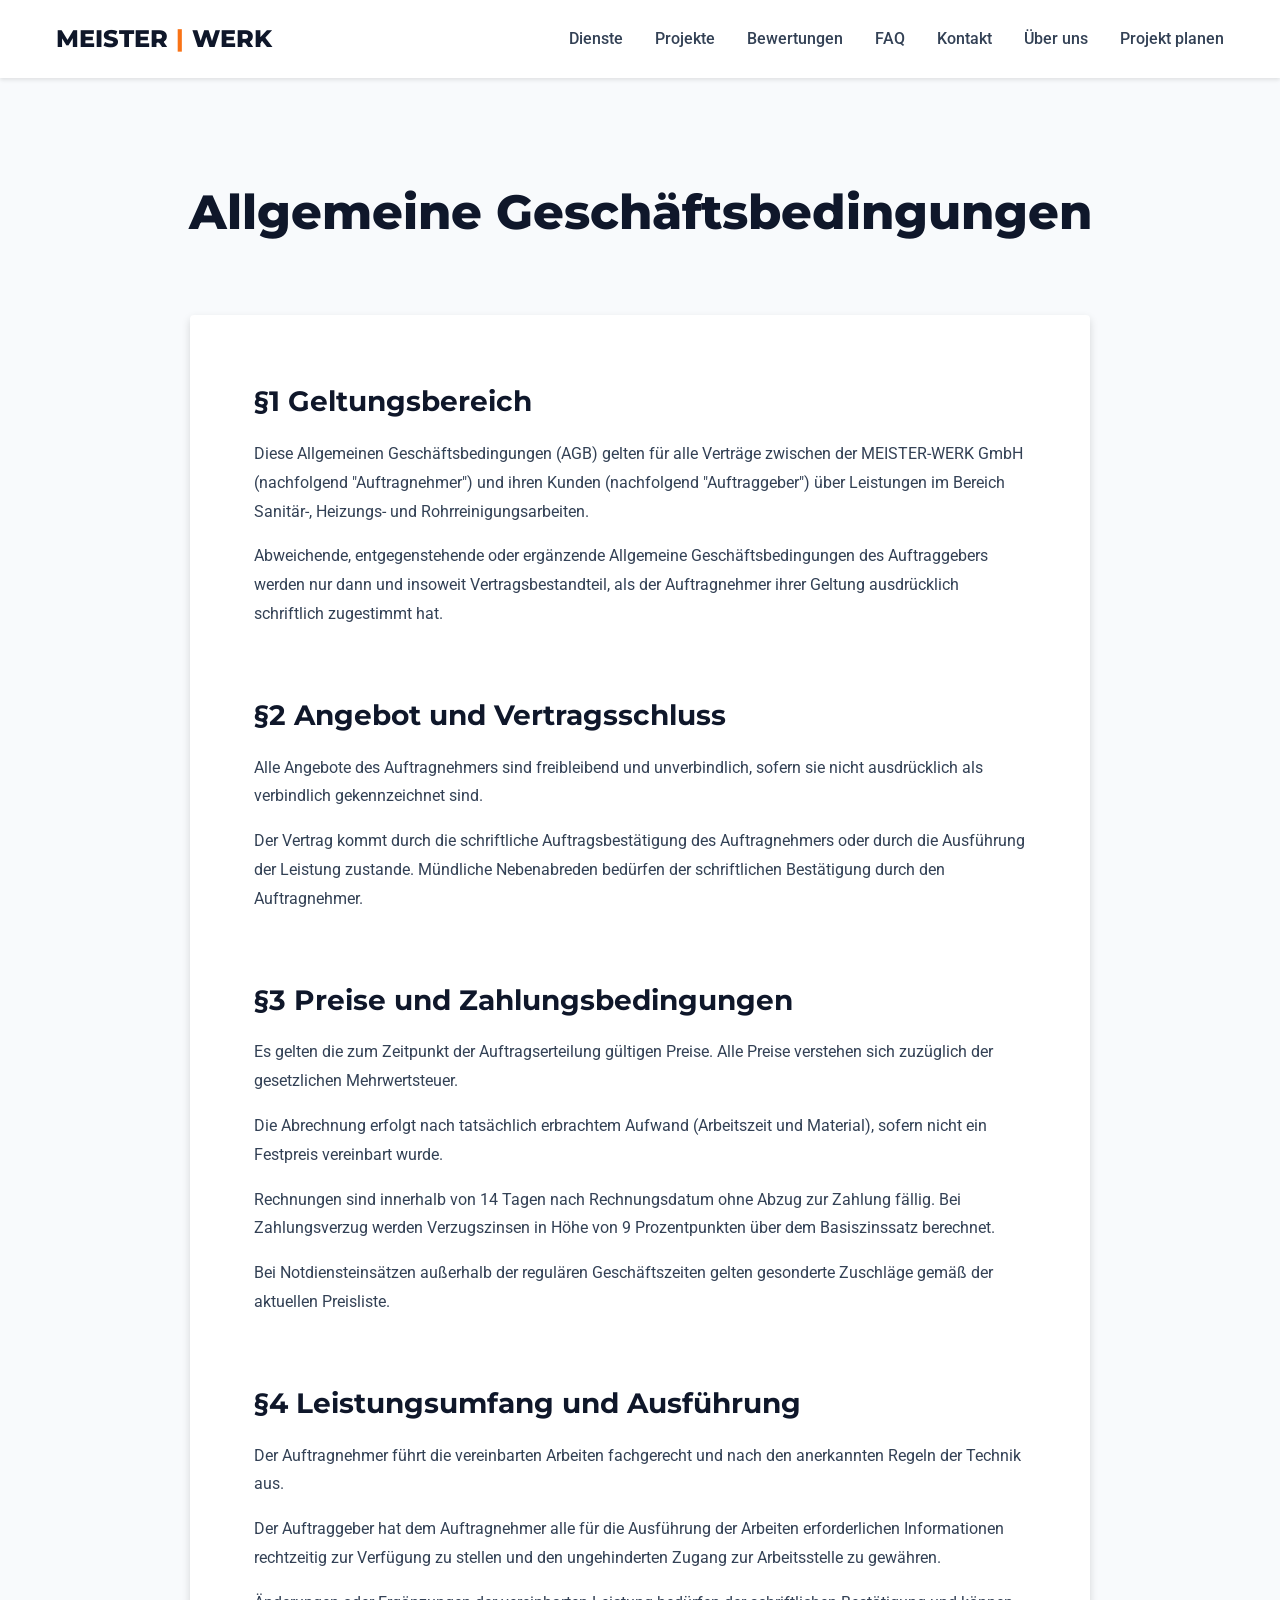
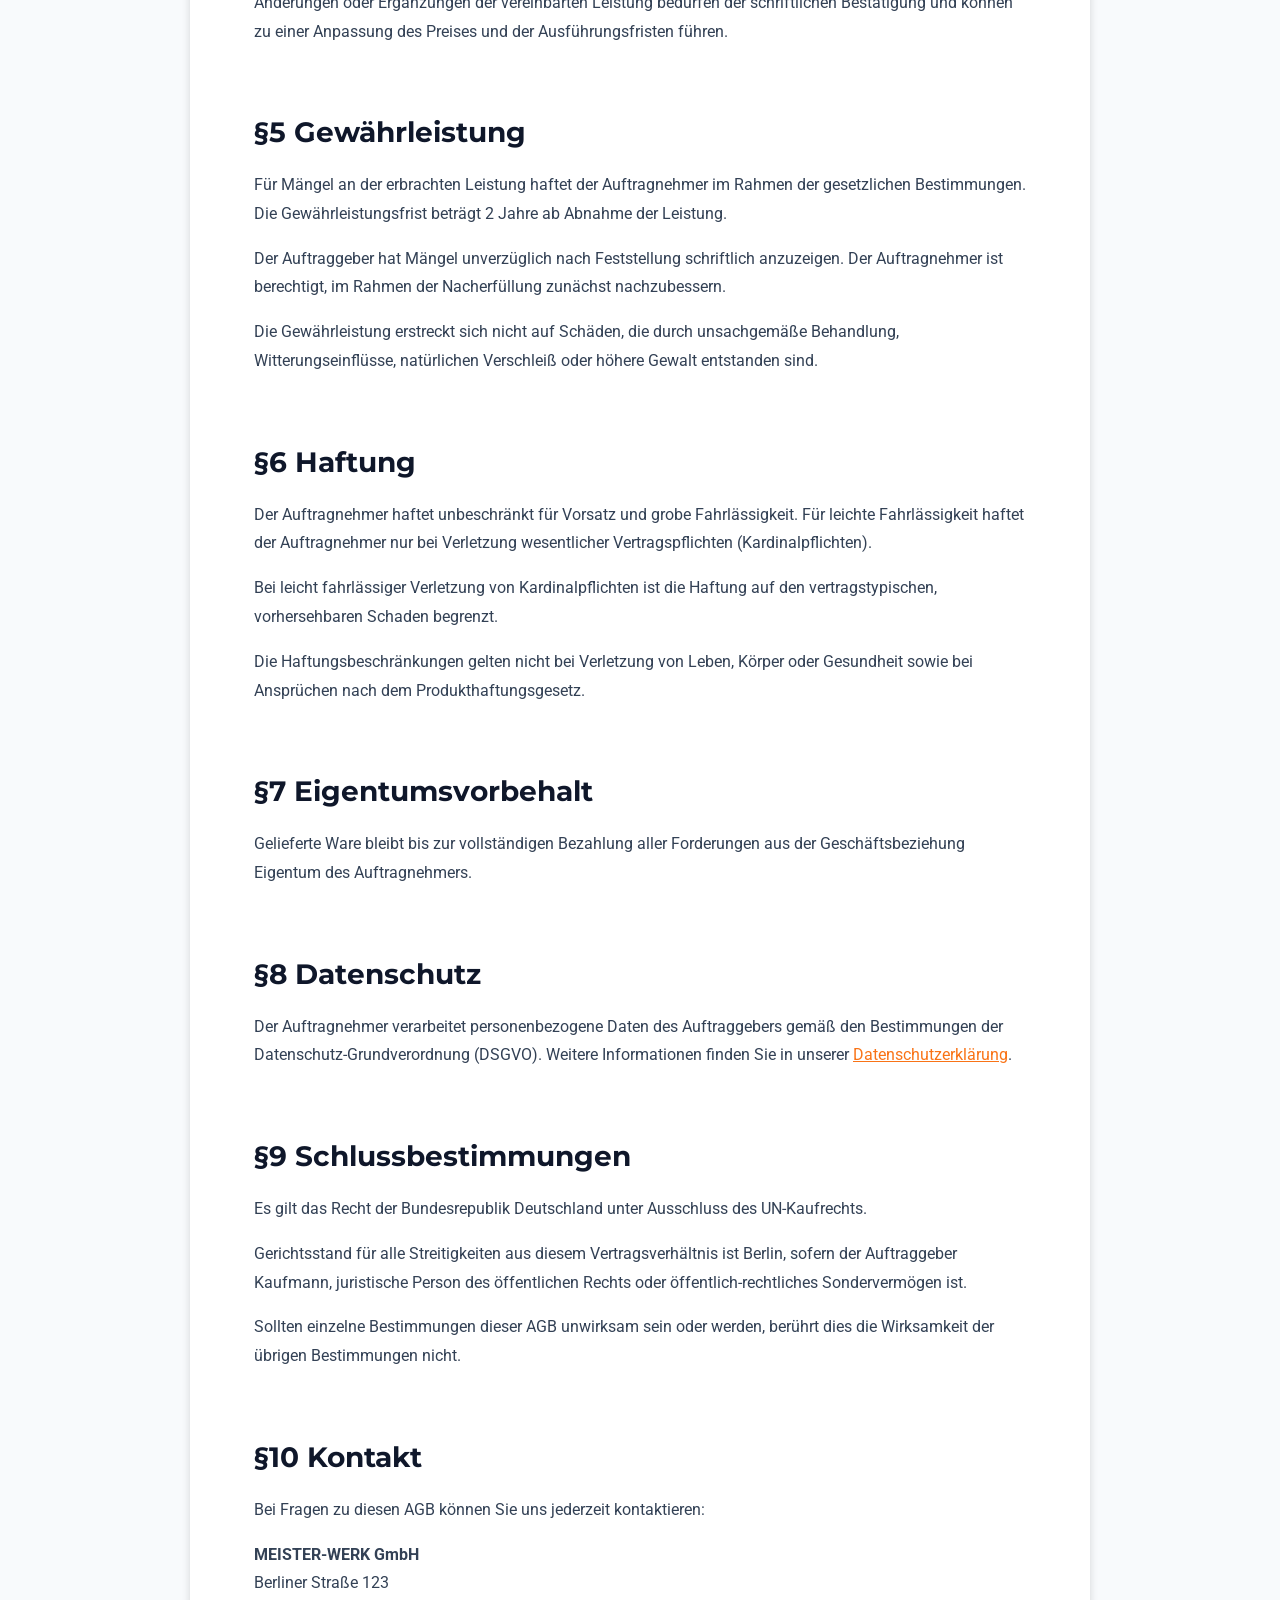
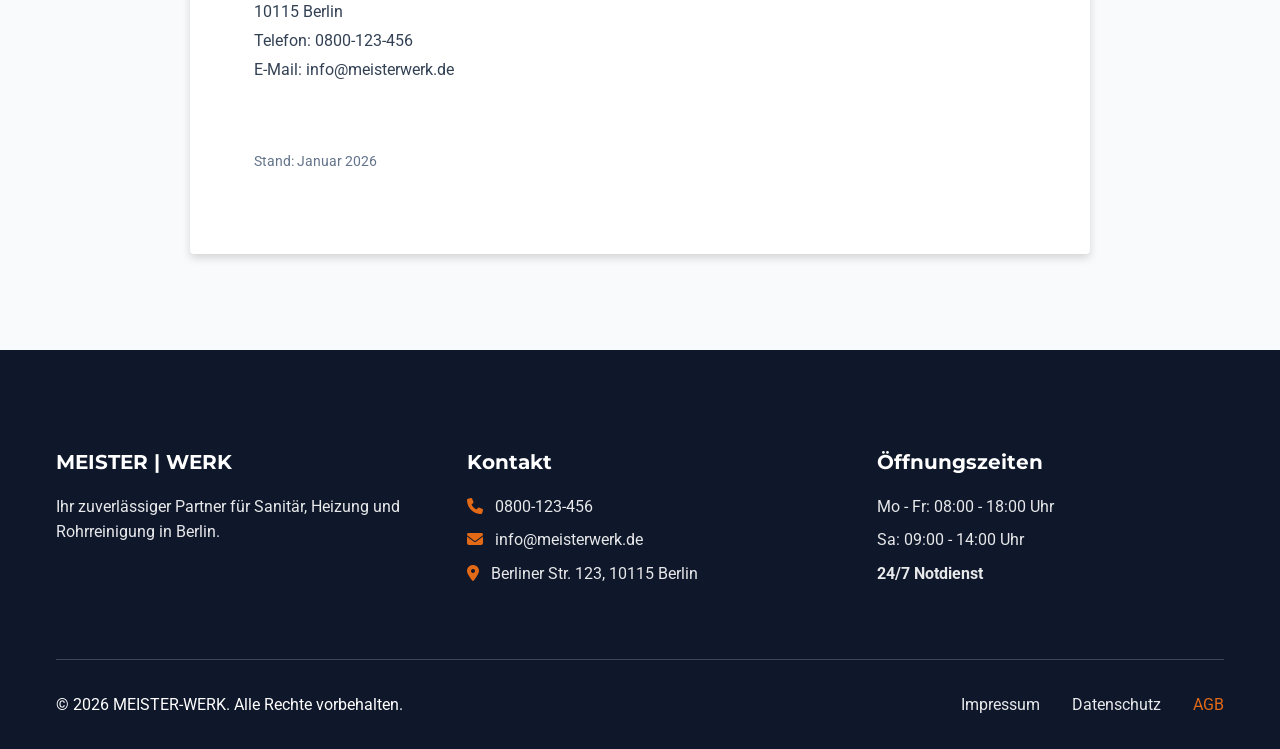
==== commit ec48689d: "K" ====
--- a/agb.html
+++ b/agb.html
@@ -6,8 +6,7 @@
     <meta name="viewport" content="width=device-width, initial-scale=1.0">
     <meta name="description" content="MEISTER-WERK - Allgemeine Geschäftsbedingungen.">
     <title>AGB | MEISTER-WERK</title>
-    <link rel="icon"
-        href="data:image/svg+xml,<svg xmlns=%22http://www.w3.org/2000/svg%22 viewBox=%220 0 100 100%22><text y=%22.9em%22 font-size=%2290%22>🛠️</text></svg>">
+    <link rel="icon" type="image/png" href="favicon.png">
 
     <!-- Google Fonts -->
     <link rel="preconnect" href="https://fonts.googleapis.com">
@@ -33,7 +32,12 @@
                     <span class="logo-separator">|</span>
                     <span class="logo-text">WERK</span>
                 </a>
-                <nav class="nav">
+                <button class="hamburger" id="hamburger" aria-label="Menü öffnen" aria-expanded="false">
+                    <span class="hamburger-line"></span>
+                    <span class="hamburger-line"></span>
+                    <span class="hamburger-line"></span>
+                </button>
+                <nav class="nav" id="nav">
                     <a href="index.html#dienste" class="nav-link">Dienste</a>
                     <a href="index.html#projekte" class="nav-link">Projekte</a>
                     <a href="index.html#bewertungen" class="nav-link">Bewertungen</a>
--- a/style.css
+++ b/style.css
@@ -319,15 +319,130 @@
     color: var(--accent);
 }
 
-/* Mobile Header */
-@media (max-width: 768px) {
+/* ========================================
+   HAMBURGER BUTTON
+   ======================================== */
+.hamburger {
+    display: none;
+    flex-direction: column;
+    justify-content: center;
+    gap: 5px;
+    width: 40px;
+    height: 40px;
+    padding: 6px;
+    background: none;
+    border: none;
+    cursor: pointer;
+    z-index: 1001;
+}
+
+.hamburger-line {
+    display: block;
+    width: 100%;
+    height: 3px;
+    background-color: var(--primary);
+    border-radius: 2px;
+    transition: transform 0.3s ease, opacity 0.3s ease;
+}
+
+/* Animated X when open */
+.hamburger.active .hamburger-line:nth-child(1) {
+    transform: translateY(8px) rotate(45deg);
+}
+
+.hamburger.active .hamburger-line:nth-child(2) {
+    opacity: 0;
+}
+
+.hamburger.active .hamburger-line:nth-child(3) {
+    transform: translateY(-8px) rotate(-45deg);
+}
+
+/* ========================================
+   MOBILE NAV OVERLAY
+   ======================================== */
+@media (max-width: 767px) {
+    body.nav-open {
+        overflow: hidden;
+    }
+
+    .header {
+        overflow-x: visible;
+    }
+
+    .hamburger {
+        display: flex;
+    }
+
     .nav {
-        gap: var(--spacing-sm);
-        font-size: 0.875rem;
+        position: fixed;
+        top: 0;
+        right: 0;
+        width: 280px;
+        height: 100vh;
+        background-color: var(--white);
+        flex-direction: column;
+        align-items: stretch;
+        padding: 5rem 2rem 2rem;
+        gap: 0;
+        box-shadow: -4px 0 20px rgba(0, 0, 0, 0.15);
+        transform: translateX(100%);
+        transition: transform 0.35s cubic-bezier(0.4, 0, 0.2, 1);
+        z-index: 1000;
+        overflow-y: auto;
+    }
+
+    .nav.open {
+        transform: translateX(0);
+    }
+
+    .nav-link {
+        padding: 0.875rem 0;
+        font-size: 1.0625rem;
+        border-bottom: 1px solid var(--border);
+    }
+
+    .nav-link:last-child {
+        border-bottom: none;
     }
 
     .logo {
         font-size: 1.25rem;
+    }
+}
+
+/* Backdrop overlay */
+.nav-backdrop {
+    display: none;
+    position: fixed;
+    top: 0;
+    left: 0;
+    width: 100%;
+    height: 100%;
+    background-color: rgba(0, 0, 0, 0.4);
+    z-index: 999;
+    opacity: 0;
+    transition: opacity 0.35s ease;
+}
+
+.nav-backdrop.visible {
+    display: block;
+    opacity: 1;
+}
+
+/* Prevent horizontal scrollbar globally */
+html, body {
+    overflow-x: hidden;
+}
+
+/* Desktop: ensure hamburger stays hidden */
+@media (min-width: 768px) {
+    .hamburger {
+        display: none !important;
+    }
+
+    .nav-backdrop {
+        display: none !important;
     }
 }
 
@@ -550,11 +665,16 @@
     padding: var(--spacing-sm);
     box-shadow: var(--shadow-sm);
     transition: var(--transition);
+    cursor: pointer;
 }
 
 .gallery-item:hover {
     box-shadow: var(--shadow-lg);
     transform: translateY(-4px);
+}
+
+.gallery-item:hover .gallery-caption {
+    color: var(--accent);
 }
 
 .before-after {
@@ -656,6 +776,188 @@
         font-size: 0.875rem;
     }
 }
+
+/* ========================================
+   LIGHTBOX MODAL
+   ======================================== */
+.lightbox {
+    position: fixed;
+    top: 0;
+    left: 0;
+    width: 100%;
+    height: 100%;
+    background-color: rgba(0, 0, 0, 0.95);
+    z-index: 9999;
+    display: none;
+    align-items: center;
+    justify-content: center;
+    opacity: 0;
+    transition: opacity 0.3s ease;
+}
+
+.lightbox.active {
+    display: flex;
+    opacity: 1;
+}
+
+.lightbox-content {
+    position: relative;
+    max-width: 90%;
+    max-height: 90vh;
+    display: flex;
+    flex-direction: column;
+    align-items: center;
+    justify-content: center;
+    animation: lightboxZoomIn 0.3s ease;
+}
+
+@keyframes lightboxZoomIn {
+    from {
+        transform: scale(0.8);
+        opacity: 0;
+    }
+
+    to {
+        transform: scale(1);
+        opacity: 1;
+    }
+}
+
+#lightboxImage {
+    max-width: 100%;
+    max-height: 80vh;
+    object-fit: contain;
+    border-radius: var(--radius);
+    box-shadow: var(--shadow-lg);
+    user-select: none;
+    -webkit-user-drag: none;
+}
+
+.lightbox-caption {
+    background-color: rgba(255, 255, 255, 0.95);
+    color: var(--primary);
+    padding: var(--spacing-sm) var(--spacing-md);
+    border-radius: var(--radius);
+    margin-top: var(--spacing-md);
+    font-weight: 500;
+    font-size: 1.125rem;
+    text-align: center;
+    box-shadow: var(--shadow-md);
+}
+
+/* Close Button */
+.lightbox-close {
+    position: fixed;
+    top: 2rem;
+    right: 2rem;
+    background-color: rgba(255, 255, 255, 0.15);
+    backdrop-filter: blur(10px);
+    color: var(--white);
+    border: 2px solid rgba(255, 255, 255, 0.3);
+    border-radius: 50%;
+    width: 60px;
+    height: 60px;
+    display: flex;
+    align-items: center;
+    justify-content: center;
+    font-size: 1.5rem;
+    cursor: pointer;
+    transition: var(--transition);
+    z-index: 10000;
+}
+
+.lightbox-close:hover {
+    background-color: var(--accent);
+    border-color: var(--accent);
+    transform: rotate(90deg) scale(1.1);
+}
+
+/* Navigation Buttons */
+.lightbox-nav {
+    position: fixed;
+    top: 50%;
+    transform: translateY(-50%);
+    background-color: rgba(255, 255, 255, 0.15);
+    backdrop-filter: blur(10px);
+    color: var(--white);
+    border: 2px solid rgba(255, 255, 255, 0.3);
+    border-radius: var(--radius);
+    padding: var(--spacing-md) var(--spacing-lg);
+    font-size: 1.25rem;
+    font-weight: 700;
+    cursor: pointer;
+    transition: var(--transition);
+    z-index: 10000;
+    display: flex;
+    align-items: center;
+    gap: var(--spacing-xs);
+}
+
+.lightbox-nav:hover {
+    background-color: var(--accent);
+    border-color: var(--accent);
+    transform: translateY(-50%) scale(1.05);
+}
+
+.lightbox-prev {
+    left: 2rem;
+}
+
+.lightbox-next {
+    right: 2rem;
+}
+
+.lightbox-nav i {
+    font-size: 1.5rem;
+}
+
+/* Mobile Lightbox */
+@media (max-width: 768px) {
+    .lightbox-content {
+        max-width: 95%;
+        max-height: 85vh;
+    }
+
+    #lightboxImage {
+        max-height: 70vh;
+    }
+
+    .lightbox-close {
+        top: 1rem;
+        right: 1rem;
+        width: 50px;
+        height: 50px;
+        font-size: 1.25rem;
+    }
+
+    .lightbox-nav {
+        padding: var(--spacing-sm) var(--spacing-md);
+        font-size: 1rem;
+    }
+
+    .lightbox-nav span {
+        display: none;
+    }
+
+    .lightbox-nav i {
+        font-size: 1.25rem;
+    }
+
+    .lightbox-prev {
+        left: 1rem;
+    }
+
+    .lightbox-next {
+        right: 1rem;
+    }
+
+    .lightbox-caption {
+        font-size: 1rem;
+        padding: var(--spacing-xs) var(--spacing-sm);
+        margin-top: var(--spacing-sm);
+    }
+}
+
 
 /* ========================================
    REVIEWS WIDGET
@@ -1051,27 +1353,22 @@
 
 .partner-logo {
     font-family: var(--font-heading);
-    font-size: 1.5rem;
-    font-weight: 700;
+    font-size: 1.25rem;
+    font-weight: 800;
+    letter-spacing: 0.15em;
+    text-transform: uppercase;
     color: var(--text);
-    opacity: 0.6;
+    opacity: 0.5;
     transition: var(--transition);
     text-align: center;
-    padding: var(--spacing-sm);
-    display: flex;
-    align-items: center;
-    gap: 0.5rem;
-    flex-direction: column;
-}
-
-.partner-logo i {
-    font-size: 2rem;
-    margin-bottom: 0.25rem;
+    padding: var(--spacing-sm) var(--spacing-md);
+    cursor: default;
+    user-select: none;
 }
 
 .partner-logo:hover {
     opacity: 1;
-    transform: scale(1.05);
+    color: var(--primary);
 }
 
 /* Mobile Partners */
@@ -1082,7 +1379,8 @@
     }
 
     .partner-logo {
-        font-size: 1.125rem;
+        font-size: 1rem;
+        letter-spacing: 0.1em;
     }
 }
 
